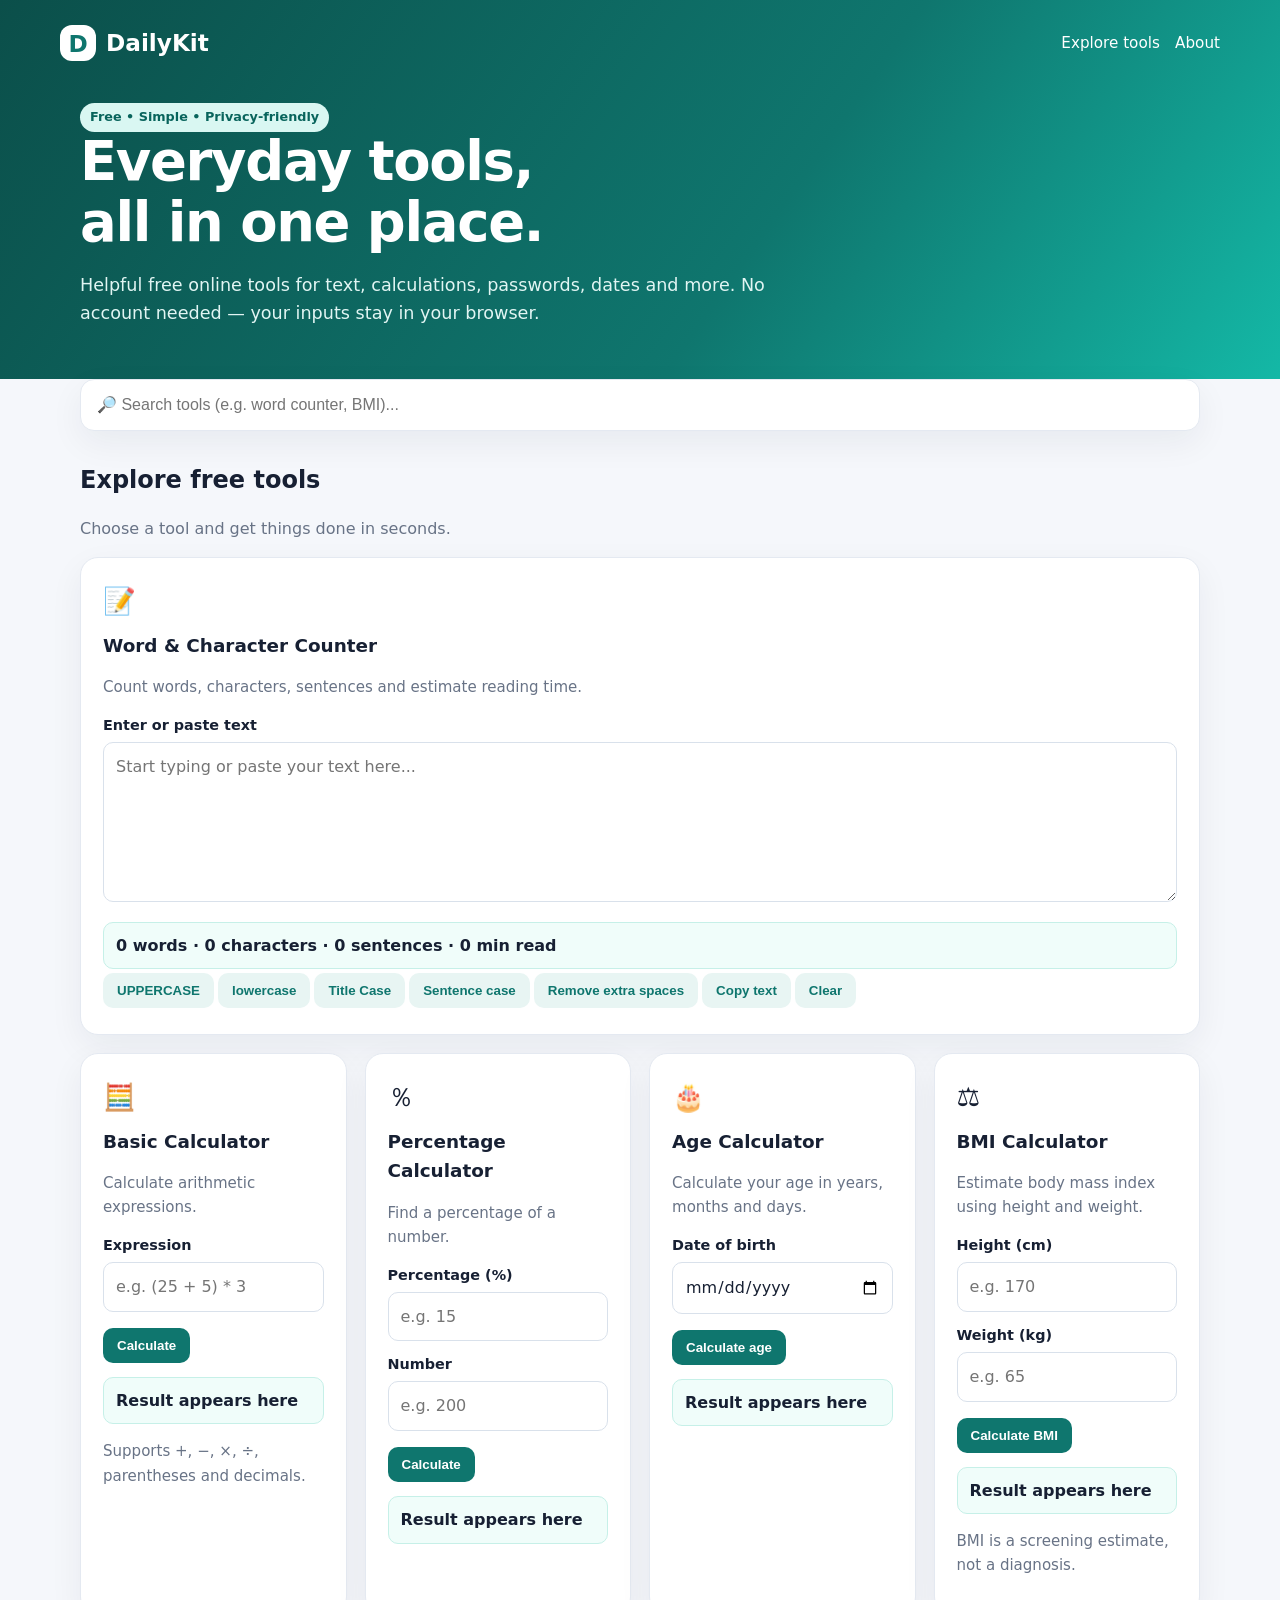
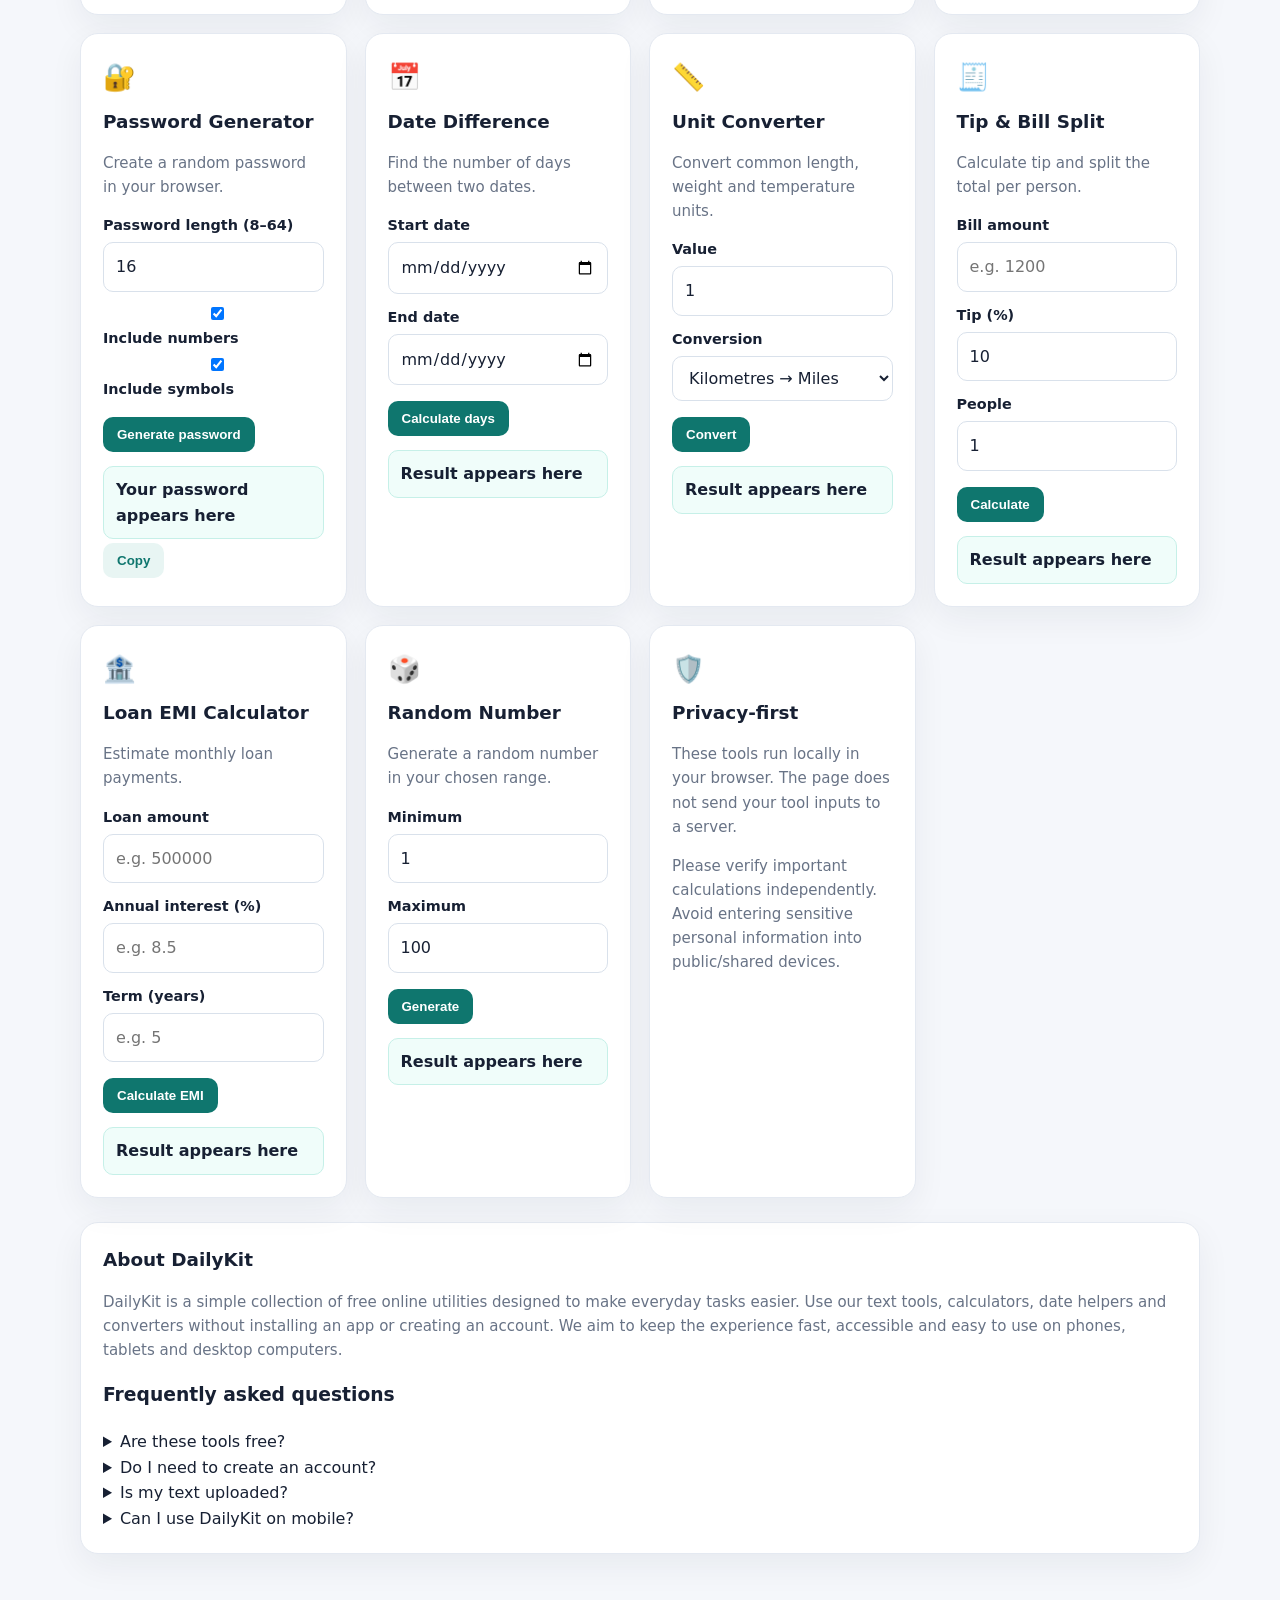
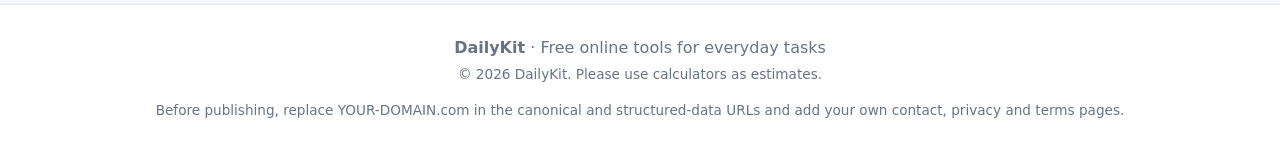
==== index.html @ c4ff4747 "Add files via upload" ====
<!DOCTYPE html>
<html lang="en">
<head>
<meta charset="UTF-8">
<meta name="viewport" content="width=device-width, initial-scale=1">
<title>DailyKit — Free Online Tools for Everyday Tasks</title>
<meta name="description" content="Use free online tools for everyday tasks: text utilities, calculators, age calculator, BMI calculator, password generator, date calculator and unit conversion. Fast, private and easy.">
<meta name="keywords" content="free online tools, daily tools, text counter, word counter, age calculator, BMI calculator, password generator, percentage calculator, unit converter, date calculator">
<meta name="robots" content="index, follow">
<meta name="theme-color" content="#0f766e">
<link rel="canonical" href="https://YOUR-DOMAIN.com/">
<meta property="og:type" content="website"><meta property="og:title" content="DailyKit — Free Online Tools">
<meta property="og:description" content="Simple, fast and free online tools for daily tasks."><meta property="og:url" content="https://YOUR-DOMAIN.com/">
<meta property="og:site_name" content="DailyKit">
<script type="application/ld+json">
{"@context":"https://schema.org","@type":"WebSite","name":"DailyKit","url":"https://YOUR-DOMAIN.com/","description":"Free online tools for everyday tasks"}
</script>
<style>
:root{--bg:#f5f7fb;--card:#fff;--ink:#172033;--muted:#687386;--brand:#0f766e;--brand2:#14b8a6;--line:#e4e9f1;--shadow:0 12px 34px rgba(23,32,51,.06)}
*{box-sizing:border-box}body{margin:0;font-family:Inter,system-ui,-apple-system,Segoe UI,Roboto,Arial,sans-serif;color:var(--ink);background:var(--bg);line-height:1.6}header{background:linear-gradient(125deg,#0b4f4a,#0f766e 60%,#14b8a6);color:white;padding:24px max(20px,calc((100% - 1160px)/2))}nav{display:flex;align-items:center;justify-content:space-between;gap:16px}.logo{font-weight:900;font-size:1.45rem;display:flex;gap:10px;align-items:center}.logo-mark{width:36px;height:36px;border-radius:12px;background:white;color:var(--brand);display:grid;place-items:center;font-weight:900}nav a{color:white;text-decoration:none;font-size:.95rem}.hero{max-width:1160px;margin:42px auto 28px;padding:0 20px}.hero h1{font-size:clamp(2rem,5vw,3.4rem);line-height:1.12;margin:0 0 14px;letter-spacing:-1.3px}.hero p{max-width:720px;color:#e1f5f3;font-size:1.1rem}.search{max-width:1160px;padding:0 20px;margin:0 auto 26px}.search input{width:100%;padding:16px;border:1px solid var(--line);border-radius:14px;font-size:1rem;background:white;box-shadow:var(--shadow)}main{max-width:1160px;margin:auto;padding:0 20px 50px}.grid{display:grid;grid-template-columns:repeat(auto-fit,minmax(250px,1fr));gap:18px}.tool{background:var(--card);border:1px solid var(--line);border-radius:18px;padding:22px;box-shadow:var(--shadow);scroll-margin-top:20px}.tool h2{font-size:1.15rem;margin:0 0 8px}.tool p,.muted{color:var(--muted);font-size:.94rem}.tool .icon{font-size:1.65rem;margin-bottom:8px}.field{margin:12px 0}.field label{display:block;font-weight:650;font-size:.9rem;margin-bottom:5px}.field input,.field textarea,.field select{width:100%;padding:11px 12px;border:1px solid #d9e1eb;border-radius:10px;font:inherit;background:#fff;color:var(--ink)}textarea{min-height:130px;resize:vertical}.btn{border:0;background:var(--brand);color:#fff;padding:10px 14px;border-radius:10px;font-weight:700;cursor:pointer;margin:4px 4px 4px 0}.btn:hover{background:#115e59}.btn.alt{background:#e8f5f3;color:#0f766e}.result{background:#f0fdfa;border:1px solid #c6f0e8;border-radius:10px;padding:10px 12px;margin-top:10px;overflow-wrap:anywhere;font-weight:650;min-height:40px}.tool-wide{grid-column:1/-1}.tool-wide textarea{min-height:160px}.section-title{margin:30px 0 15px}.section-title h2{margin:0}.section-title p{color:var(--muted)}footer{border-top:1px solid var(--line);background:white;padding:30px 20px;text-align:center;color:var(--muted)}footer a{color:var(--brand)}.hide{display:none!important}.small{font-size:.85rem}.badge{display:inline-block;background:#d9f7f2;color:#08645c;padding:4px 10px;border-radius:99px;font-size:.8rem;font-weight:700}
@media(max-width:650px){header{padding:18px 20px}.hero{margin-top:30px}.tool{padding:18px}.hero h1{letter-spacing:-.5px}}
</style>
</head>
<body>
<header><nav><div class="logo"><span class="logo-mark">D</span> DailyKit</div><div><a href="#tools">Explore tools</a> &nbsp; <a href="#about">About</a></div></nav>
<div class="hero"><span class="badge">Free • Simple • Privacy-friendly</span><h1>Everyday tools,<br>all in one place.</h1><p>Helpful free online tools for text, calculations, passwords, dates and more. No account needed — your inputs stay in your browser.</p></div></header>
<div class="search"><input id="search" type="search" placeholder="🔎 Search tools (e.g. word counter, BMI)..." aria-label="Search tools"></div>
<main id="tools">
<div class="section-title"><h2>Explore free tools</h2><p>Choose a tool and get things done in seconds.</p></div>
<div class="grid" id="toolgrid">
<section class="tool tool-wide" data-name="word counter text analyzer character counter"><div class="icon">📝</div><h2>Word & Character Counter</h2><p>Count words, characters, sentences and estimate reading time.</p><div class="field"><label for="textcount">Enter or paste text</label><textarea id="textcount" placeholder="Start typing or paste your text here..."></textarea></div><div class="result" id="textstats">0 words · 0 characters · 0 sentences · 0 min read</div><button class="btn alt" onclick="transformText('upper')">UPPERCASE</button><button class="btn alt" onclick="transformText('lower')">lowercase</button><button class="btn alt" onclick="transformText('title')">Title Case</button><button class="btn alt" onclick="transformText('sentence')">Sentence case</button><button class="btn alt" onclick="transformText('trim')">Remove extra spaces</button><button class="btn alt" onclick="copyText('textcount')">Copy text</button><button class="btn alt" onclick="clearText()">Clear</button></section>
<section class="tool" data-name="calculator basic calculator"><div class="icon">🧮</div><h2>Basic Calculator</h2><p>Calculate arithmetic expressions.</p><div class="field"><label>Expression</label><input id="calc" placeholder="e.g. (25 + 5) * 3" inputmode="decimal"></div><button class="btn" onclick="calculate()">Calculate</button><div class="result" id="calcresult">Result appears here</div><p class="small">Supports +, −, ×, ÷, parentheses and decimals.</p></section>
<section class="tool" data-name="percentage calculator percent"><div class="icon">％</div><h2>Percentage Calculator</h2><p>Find a percentage of a number.</p><div class="field"><label>Percentage (%)</label><input type="number" id="pct" placeholder="e.g. 15"></div><div class="field"><label>Number</label><input type="number" id="pctnum" placeholder="e.g. 200"></div><button class="btn" onclick="percent()">Calculate</button><div class="result" id="pctresult">Result appears here</div></section>
<section class="tool" data-name="age calculator birthday date"><div class="icon">🎂</div><h2>Age Calculator</h2><p>Calculate your age in years, months and days.</p><div class="field"><label>Date of birth</label><input type="date" id="dob"></div><button class="btn" onclick="ageCalc()">Calculate age</button><div class="result" id="ageresult">Result appears here</div></section>
<section class="tool" data-name="BMI calculator body mass index health"><div class="icon">⚖️</div><h2>BMI Calculator</h2><p>Estimate body mass index using height and weight.</p><div class="field"><label>Height (cm)</label><input type="number" id="height" placeholder="e.g. 170"></div><div class="field"><label>Weight (kg)</label><input type="number" id="weight" placeholder="e.g. 65"></div><button class="btn" onclick="bmiCalc()">Calculate BMI</button><div class="result" id="bmiresult">Result appears here</div><p class="small">BMI is a screening estimate, not a diagnosis.</p></section>
<section class="tool" data-name="password generator secure password"><div class="icon">🔐</div><h2>Password Generator</h2><p>Create a random password in your browser.</p><div class="field"><label>Password length (8–64)</label><input type="number" id="passlen" min="8" max="64" value="16"></div><div class="field"><label><input type="checkbox" id="passnum" checked> Include numbers</label><label><input type="checkbox" id="passsym" checked> Include symbols</label></div><button class="btn" onclick="passwordGen()">Generate password</button><div class="result" id="passresult">Your password appears here</div><button class="btn alt" onclick="copyResult('passresult')">Copy</button></section>
<section class="tool" data-name="date difference calculator days between dates"><div class="icon">📅</div><h2>Date Difference</h2><p>Find the number of days between two dates.</p><div class="field"><label>Start date</label><input type="date" id="date1"></div><div class="field"><label>End date</label><input type="date" id="date2"></div><button class="btn" onclick="dateDiff()">Calculate days</button><div class="result" id="dateresult">Result appears here</div></section>
<section class="tool" data-name="unit converter length weight temperature"><div class="icon">📏</div><h2>Unit Converter</h2><p>Convert common length, weight and temperature units.</p><div class="field"><label>Value</label><input type="number" id="unitval" value="1"></div><div class="field"><label>Conversion</label><select id="unitmode"><option value="kmmi">Kilometres → Miles</option><option value="mikm">Miles → Kilometres</option><option value="kgp">Kilograms → Pounds</option><option value="pkg">Pounds → Kilograms</option><option value="cmft">Centimetres → Feet</option><option value="ftcm">Feet → Centimetres</option><option value="cf">°C → °F</option><option value="fc">°F → °C</option></select></div><button class="btn" onclick="convertUnit()">Convert</button><div class="result" id="unitresult">Result appears here</div></section>
<section class="tool" data-name="tip calculator bill tip split"><div class="icon">🧾</div><h2>Tip & Bill Split</h2><p>Calculate tip and split the total per person.</p><div class="field"><label>Bill amount</label><input type="number" id="bill" placeholder="e.g. 1200"></div><div class="field"><label>Tip (%)</label><input type="number" id="tip" value="10"></div><div class="field"><label>People</label><input type="number" id="people" value="1" min="1"></div><button class="btn" onclick="tipCalc()">Calculate</button><div class="result" id="tipresult">Result appears here</div></section>
<section class="tool" data-name="loan EMI calculator monthly installment"><div class="icon">🏦</div><h2>Loan EMI Calculator</h2><p>Estimate monthly loan payments.</p><div class="field"><label>Loan amount</label><input type="number" id="loan" placeholder="e.g. 500000"></div><div class="field"><label>Annual interest (%)</label><input type="number" id="interest" placeholder="e.g. 8.5"></div><div class="field"><label>Term (years)</label><input type="number" id="term" placeholder="e.g. 5"></div><button class="btn" onclick="emiCalc()">Calculate EMI</button><div class="result" id="emiresult">Result appears here</div></section>
<section class="tool" data-name="random number generator"><div class="icon">🎲</div><h2>Random Number</h2><p>Generate a random number in your chosen range.</p><div class="field"><label>Minimum</label><input type="number" id="minrand" value="1"></div><div class="field"><label>Maximum</label><input type="number" id="maxrand" value="100"></div><button class="btn" onclick="randomNum()">Generate</button><div class="result" id="randresult">Result appears here</div></section>
<section class="tool" data-name="privacy about contact"><div class="icon">🛡️</div><h2>Privacy-first</h2><p>These tools run locally in your browser. The page does not send your tool inputs to a server.</p><p class="small">Please verify important calculations independently. Avoid entering sensitive personal information into public/shared devices.</p></section>
</div>
<section id="about" class="tool tool-wide" style="margin-top:24px"><h2>About DailyKit</h2><p>DailyKit is a simple collection of free online utilities designed to make everyday tasks easier. Use our text tools, calculators, date helpers and converters without installing an app or creating an account. We aim to keep the experience fast, accessible and easy to use on phones, tablets and desktop computers.</p><h3>Frequently asked questions</h3><details><summary>Are these tools free?</summary><p>Yes. All tools on this page are free to use.</p></details><details><summary>Do I need to create an account?</summary><p>No account or registration is required.</p></details><details><summary>Is my text uploaded?</summary><p>Text counter operations are performed locally in your browser. The page does not upload text to a server.</p></details><details><summary>Can I use DailyKit on mobile?</summary><p>Yes. The page layout adapts to mobile and desktop screens.</p></details></section>
</main>
<footer><strong>DailyKit</strong> · Free online tools for everyday tasks<br><span class="small">© <span id="year"></span> DailyKit. Please use calculators as estimates.</span><p class="small">Before publishing, replace YOUR-DOMAIN.com in the canonical and structured-data URLs and add your own contact, privacy and terms pages.</p></footer>
<script>
const $=id=>document.getElementById(id);
$('year').textContent=new Date().getFullYear();
$('textcount').addEventListener('input',()=>{let t=$('textcount').value,words=t.trim()?t.trim().split(/\s+/).length:0,sentences=t.trim()?t.trim().split(/[.!?]+/).filter(x=>x.trim()).length:0; $('textstats').textContent=`${words} words · ${t.length} characters · ${sentences} sentences · ${words?Math.max(1,Math.ceil(words/200)):0} min read`;});
function transformText(mode){let t=$('textcount').value;if(mode==='upper')t=t.toUpperCase();if(mode==='lower')t=t.toLowerCase();if(mode==='title')t=t.toLowerCase().replace(/\b\w/g,c=>c.toUpperCase());if(mode==='sentence')t=t.toLowerCase().replace(/(^\s*\w|[.!?]\s+\w)/g,c=>c.toUpperCase());if(mode==='trim')t=t.trim().replace(/\s+/g,' ');$('textcount').value=t;$('textcount').dispatchEvent(new Event('input'));}
function clearText(){$('textcount').value='';$('textcount').dispatchEvent(new Event('input'));}
function copyText(id){$(id).select();document.execCommand('copy');}
function copyResult(id){let el=$(id),t=el.innerText;navigator.clipboard?.writeText(t).then(()=>{el.innerText='Copied!';setTimeout(()=>el.innerText=t,1200)});}
function calculate(){let s=$('calc').value;if(!/^[0-9+\-*/().\s%]+$/.test(s)){ $('calcresult').textContent='Please enter a valid arithmetic expression.';return;}try{let v=Function('"use strict";return ('+s.replace(/%/g,'/100')+')')();$('calcresult').textContent=Number.isFinite(v)?'Result: '+v:'Invalid calculation';}catch(e){$('calcresult').textContent='Invalid expression';}}
function percent(){let p=+$('pct').value,n=+$('pctnum').value;if(!isFinite(p)||!isFinite(n))return $('pctresult').textContent='Enter both numbers';$('pctresult').textContent=`${p}% of ${n} = ${(p*n/100).toLocaleString()}`;}
function ageCalc(){let d=$('dob').value;if(!d)return $('ageresult').textContent='Select your date of birth';let b=new Date(d+'T00:00:00'),n=new Date();if(b>n)return $('ageresult').textContent='Birth date cannot be in the future';let y=n.getFullYear()-b.getFullYear(),m=n.getMonth()-b.getMonth(),days=n.getDate()-b.getDate();if(days<0){m--;days+=new Date(n.getFullYear(),n.getMonth(),0).getDate()}if(m<0){y--;m+=12}$('ageresult').textContent=`You are ${y} years, ${m} months and ${days} days old.`;}
function bmiCalc(){let h=+$('height').value/100,w=+$('weight').value;if(h<=0||w<=0)return $('bmiresult').textContent='Enter valid height and weight';let b=w/(h*h);let label=b<18.5?'Below typical adult range':b<25?'Typical adult range':b<30?'Above typical adult range':'High adult BMI range';$('bmiresult').textContent=`BMI: ${b.toFixed(1)} · ${label}`;}
function passwordGen(){let len=Math.min(64,Math.max(8,parseInt($('passlen').value)||16)),chars='ABCDEFGHIJKLMNOPQRSTUVWXYZabcdefghijklmnopqrstuvwxyz';if($('passnum').checked)chars+='0123456789';if($('passsym').checked)chars+='!@#$%^&*()-_=+[]{}';let arr=new Uint32Array(len);crypto.getRandomValues(arr);$('passresult').textContent=Array.from(arr,x=>chars[x%chars.length]).join('');}
function dateDiff(){let a=$('date1').value,b=$('date2').value;if(!a||!b)return $('dateresult').textContent='Select both dates';let days=Math.abs(Math.round((new Date(b+'T00:00:00')-new Date(a+'T00:00:00'))/86400000));$('dateresult').textContent=`${days} day${days===1?'':'s'} between the dates.`;}
function convertUnit(){let v=+$('unitval').value,m=$('unitmode').value,f={kmmi:v*.621371,mikm:v*1.609344,kgp:v*2.20462,pkg:v*.453592,cmft:v/30.48,ftcm:v*30.48,cf:v*9/5+32,fc:(v-32)*5/9};let names={kmmi:'miles',mikm:'kilometres',kgp:'pounds',pkg:'kilograms',cmft:'feet',ftcm:'centimetres',cf:'°F',fc:'°C'};$('unitresult').textContent=`${f[m].toLocaleString(undefined,{maximumFractionDigits:5})} ${names[m]}`;}
function tipCalc(){let b=+$('bill').value,t=+$('tip').value,p=+$('people').value;if(b<0||p<1)return $('tipresult').textContent='Enter valid values';let tip=b*t/100,total=b+tip;$('tipresult').textContent=`Tip: ${tip.toFixed(2)} · Total: ${total.toFixed(2)} · Per person: ${(total/p).toFixed(2)}`;}
function emiCalc(){let p=+$('loan').value,r=+$('interest').value/1200,n=+$('term').value*12;if(p<=0||n<=0||r<0)return $('emiresult').textContent='Enter valid loan details';let emi=r===0?p/n:p*r*Math.pow(1+r,n)/(Math.pow(1+r,n)-1);$('emiresult').textContent=`Monthly EMI: ${emi.toLocaleString(undefined,{maximumFractionDigits:2})} · Total repayment: ${(emi*n).toLocaleString(undefined,{maximumFractionDigits:2})}`;}
function randomNum(){let a=Math.ceil(+$('minrand').value),b=Math.floor(+$('maxrand').value);if(a>b)return $('randresult').textContent='Minimum must not exceed maximum';$('randresult').textContent=crypto.getRandomValues(new Uint32Array(1))[0]%(b-a+1)+a;}
$('search').addEventListener('input',e=>{let q=e.target.value.toLowerCase();document.querySelectorAll('.tool[data-name]').forEach(el=>el.classList.toggle('hide',!el.dataset.name.toLowerCase().includes(q)&&!el.innerText.toLowerCase().includes(q)));});
</script>
</body></html>
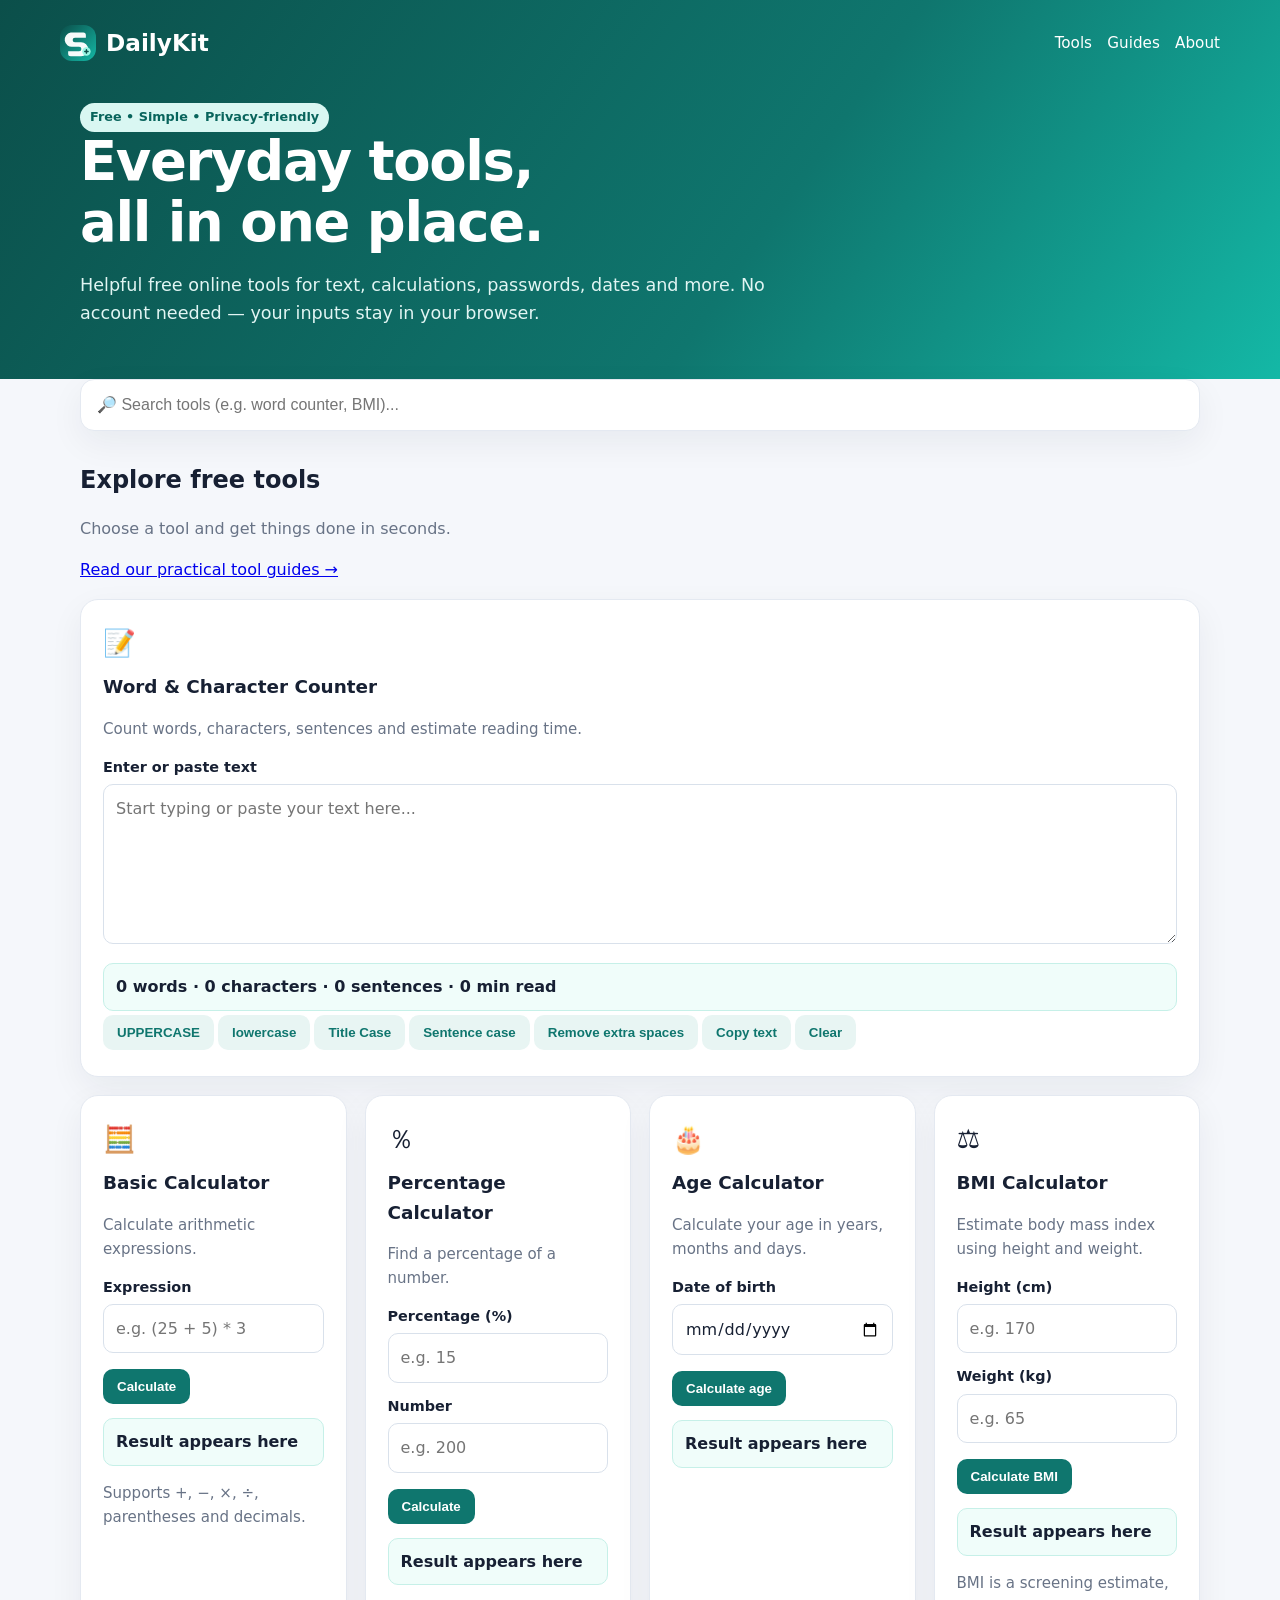
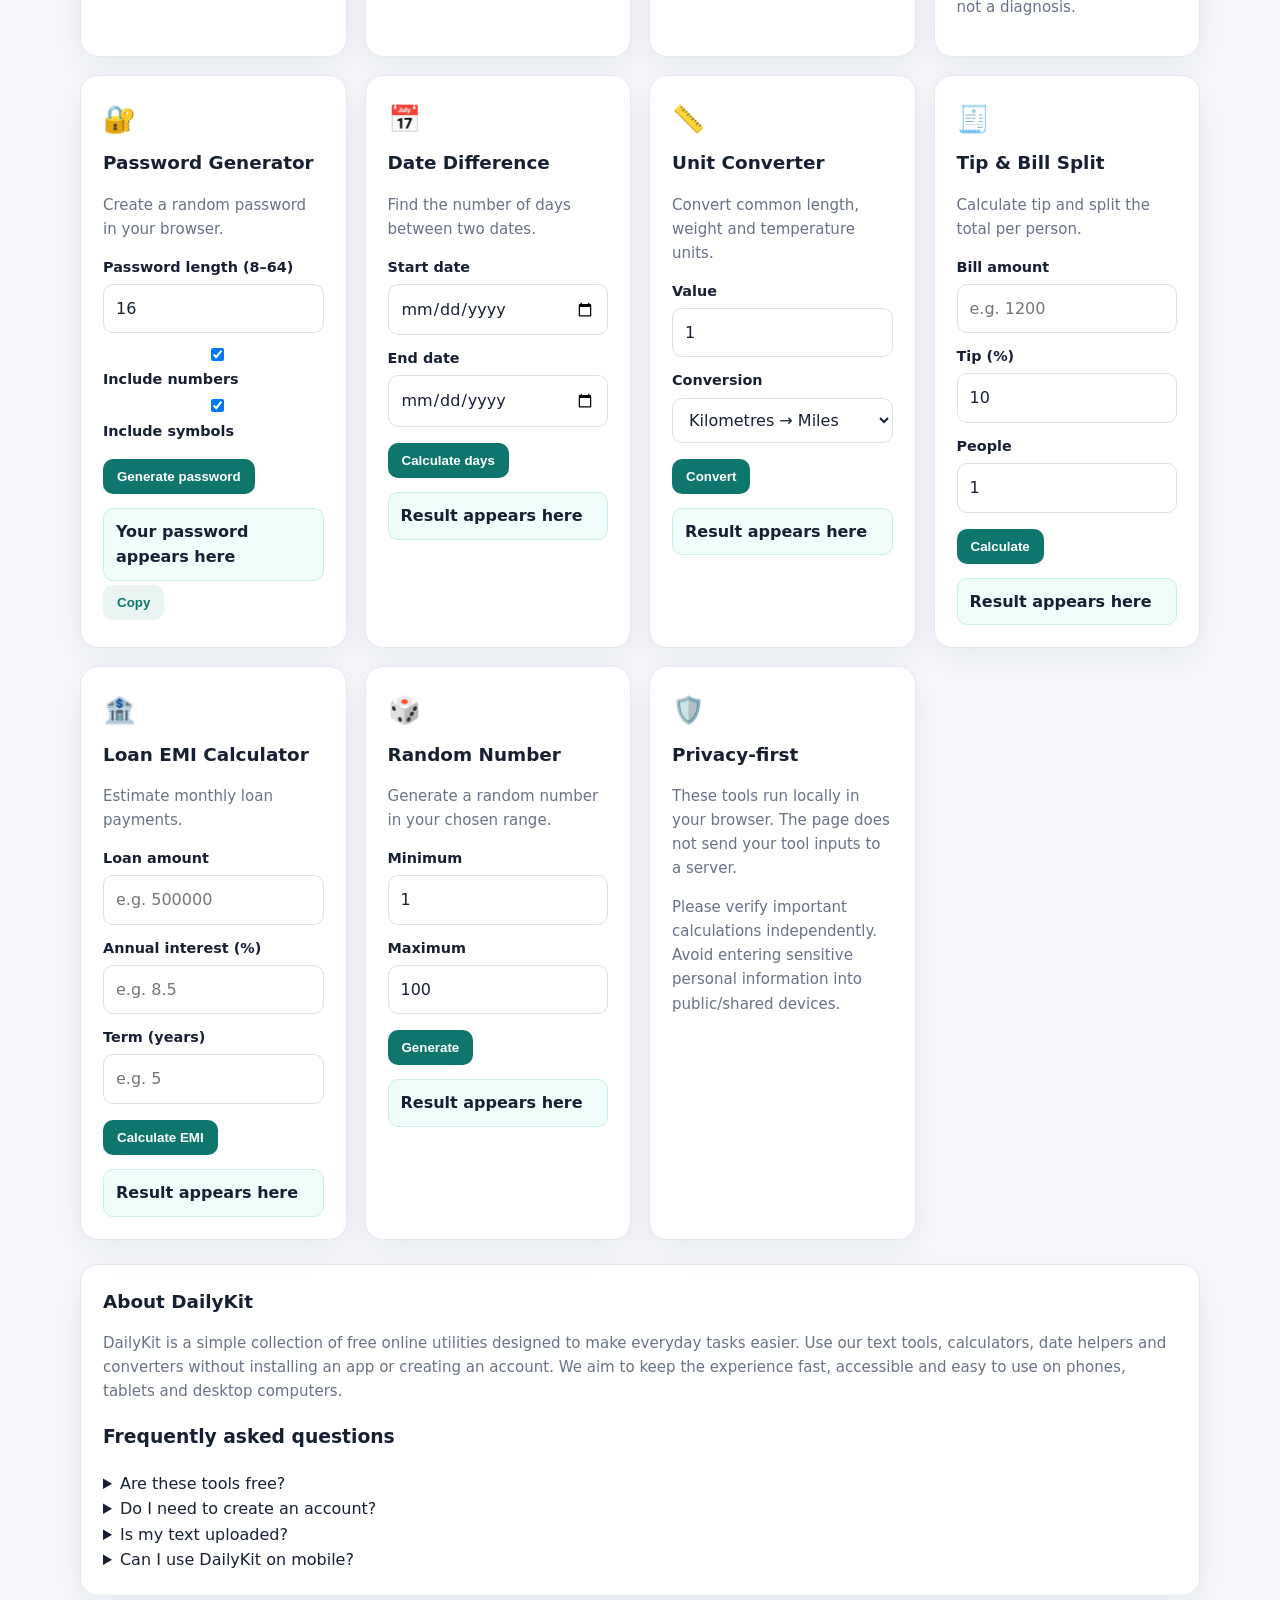
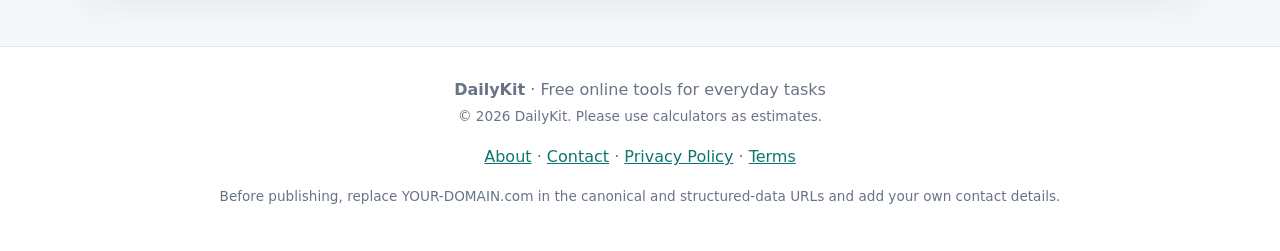
==== commit 5de08ae9: "Add files via upload" ====
--- a/index.html
+++ b/index.html
@@ -22,11 +22,11 @@
 </style>
 </head>
 <body>
-<header><nav><div class="logo"><span class="logo-mark">D</span> DailyKit</div><div><a href="#tools">Explore tools</a> &nbsp; <a href="#about">About</a></div></nav>
+<header><nav><div class="logo"><img src="logo.svg" alt="DailyKit logo" width="36" height="36" style="border-radius:12px"> DailyKit</div><div><a href="#tools">Tools</a> &nbsp; <a href="guides.html">Guides</a> &nbsp; <a href="about.html">About</a></div></nav>
 <div class="hero"><span class="badge">Free • Simple • Privacy-friendly</span><h1>Everyday tools,<br>all in one place.</h1><p>Helpful free online tools for text, calculations, passwords, dates and more. No account needed — your inputs stay in your browser.</p></div></header>
 <div class="search"><input id="search" type="search" placeholder="🔎 Search tools (e.g. word counter, BMI)..." aria-label="Search tools"></div>
 <main id="tools">
-<div class="section-title"><h2>Explore free tools</h2><p>Choose a tool and get things done in seconds.</p></div>
+<div class="section-title"><h2>Explore free tools</h2><p>Choose a tool and get things done in seconds.</p><p><a href="guides.html">Read our practical tool guides →</a></p></div>
 <div class="grid" id="toolgrid">
 <section class="tool tool-wide" data-name="word counter text analyzer character counter"><div class="icon">📝</div><h2>Word & Character Counter</h2><p>Count words, characters, sentences and estimate reading time.</p><div class="field"><label for="textcount">Enter or paste text</label><textarea id="textcount" placeholder="Start typing or paste your text here..."></textarea></div><div class="result" id="textstats">0 words · 0 characters · 0 sentences · 0 min read</div><button class="btn alt" onclick="transformText('upper')">UPPERCASE</button><button class="btn alt" onclick="transformText('lower')">lowercase</button><button class="btn alt" onclick="transformText('title')">Title Case</button><button class="btn alt" onclick="transformText('sentence')">Sentence case</button><button class="btn alt" onclick="transformText('trim')">Remove extra spaces</button><button class="btn alt" onclick="copyText('textcount')">Copy text</button><button class="btn alt" onclick="clearText()">Clear</button></section>
 <section class="tool" data-name="calculator basic calculator"><div class="icon">🧮</div><h2>Basic Calculator</h2><p>Calculate arithmetic expressions.</p><div class="field"><label>Expression</label><input id="calc" placeholder="e.g. (25 + 5) * 3" inputmode="decimal"></div><button class="btn" onclick="calculate()">Calculate</button><div class="result" id="calcresult">Result appears here</div><p class="small">Supports +, −, ×, ÷, parentheses and decimals.</p></section>
@@ -43,7 +43,7 @@
 </div>
 <section id="about" class="tool tool-wide" style="margin-top:24px"><h2>About DailyKit</h2><p>DailyKit is a simple collection of free online utilities designed to make everyday tasks easier. Use our text tools, calculators, date helpers and converters without installing an app or creating an account. We aim to keep the experience fast, accessible and easy to use on phones, tablets and desktop computers.</p><h3>Frequently asked questions</h3><details><summary>Are these tools free?</summary><p>Yes. All tools on this page are free to use.</p></details><details><summary>Do I need to create an account?</summary><p>No account or registration is required.</p></details><details><summary>Is my text uploaded?</summary><p>Text counter operations are performed locally in your browser. The page does not upload text to a server.</p></details><details><summary>Can I use DailyKit on mobile?</summary><p>Yes. The page layout adapts to mobile and desktop screens.</p></details></section>
 </main>
-<footer><strong>DailyKit</strong> · Free online tools for everyday tasks<br><span class="small">© <span id="year"></span> DailyKit. Please use calculators as estimates.</span><p class="small">Before publishing, replace YOUR-DOMAIN.com in the canonical and structured-data URLs and add your own contact, privacy and terms pages.</p></footer>
+<footer><strong>DailyKit</strong> · Free online tools for everyday tasks<br><span class="small">© <span id="year"></span> DailyKit. Please use calculators as estimates.</span><p><a href="about.html">About</a> · <a href="contact.html">Contact</a> · <a href="privacy.html">Privacy Policy</a> · <a href="terms.html">Terms</a></p><p class="small">Before publishing, replace YOUR-DOMAIN.com in the canonical and structured-data URLs and add your own contact details.</p></footer>
 <script>
 const $=id=>document.getElementById(id);
 $('year').textContent=new Date().getFullYear();
